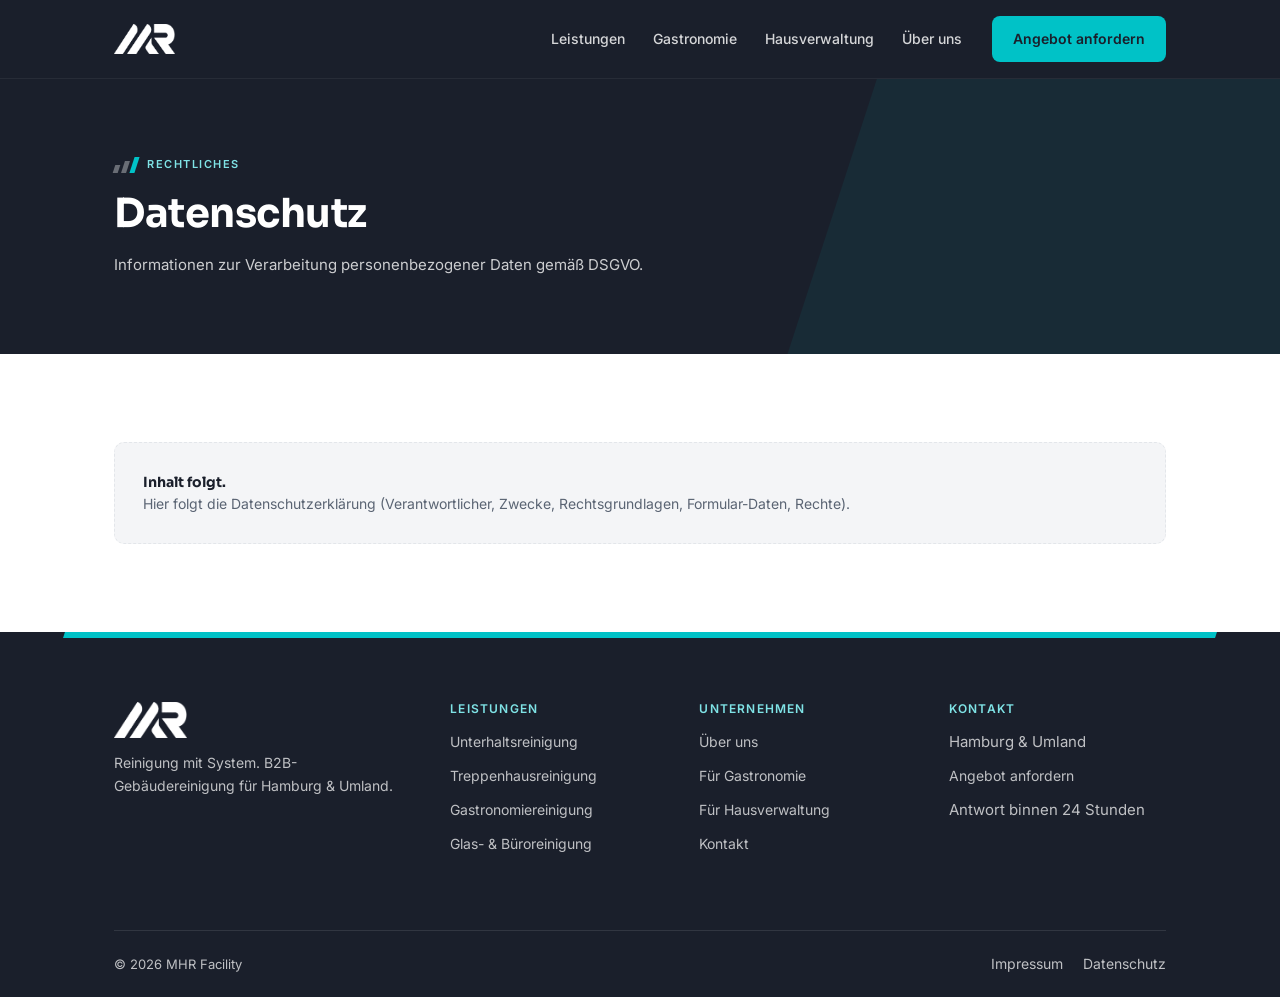
==== datenschutz.html @ c147b9b3 "feat: MHR Facility Website-Grundgeruest (Startseite, Unterseiten, Logo, Animationen) - Statische Mul" ====
<!DOCTYPE html>
<html lang="de">
<head>
  <meta charset="UTF-8" />
  <meta name="viewport" content="width=device-width, initial-scale=1.0" />
  <script>document.documentElement.classList.add('js');</script>
  <title>Datenschutz | MHR Facility</title>
  <meta name="description" content="Informationen zur Verarbeitung personenbezogener Daten gemäß DSGVO." />
  <link rel="canonical" href="https://www.mhr-facility.de/" />
  <link rel="icon" href="favicon.svg" type="image/svg+xml" />
  <link rel="preconnect" href="https://fonts.googleapis.com" />
  <link rel="preconnect" href="https://fonts.gstatic.com" crossorigin />
  <link href="https://fonts.googleapis.com/css2?family=Inter:wght@400;500;600;700&family=Sora:wght@600;700;800&display=swap" rel="stylesheet" />
  <link rel="stylesheet" href="assets/css/styles.css" />
</head>
<body>

  <a class="skip-link" href="#main">Zum Inhalt springen</a>
  <header class="site-header">
    <div class="container site-header__inner">
      <a class="brand" href="index.html" aria-label="MHR Facility — Startseite">
        <img src="assets/logo/mhr-logo-white.png" alt="MHR Facility" class="brand-logo" />
      </a>
      <button class="nav-toggle" aria-expanded="false" aria-controls="primary-nav" aria-label="Menü öffnen">
        <span class="nav-toggle__bars" aria-hidden="true"></span>
      </button>
      <nav class="nav" id="primary-nav" aria-label="Hauptnavigation">
        <ul class="nav__list">
          <li><a href="leistungen.html">Leistungen</a></li>
          <li><a href="gastronomiereinigung.html">Gastronomie</a></li>
          <li><a href="treppenhausreinigung.html">Hausverwaltung</a></li>
          <li><a href="ueber-uns.html">Über uns</a></li>
        </ul>
        <a href="kontakt.html" class="btn btn--primary header-cta">Angebot anfordern</a>
      </nav>
    </div>
  </header>
  <main id="main">

    <section class="page-header" aria-labelledby="page-title">
      <span class="page-header__skew" aria-hidden="true"></span>
      <div class="container page-header__inner">
        <p class="eyebrow eyebrow--on-dark"><span class="bars" aria-hidden="true"><span></span><span></span><span></span></span> Rechtliches</p>
        <h1 id="page-title">Datenschutz</h1>
        <p class="page-header__sub">Informationen zur Verarbeitung personenbezogener Daten gemäß DSGVO.</p>
      </div>
    </section>

    <section class="section">
      <div class="container">
        <div class="placeholder"><strong>Inhalt folgt.</strong><br />Hier folgt die Datenschutzerklärung (Verantwortlicher, Zwecke, Rechtsgrundlagen, Formular-Daten, Rechte).</div>
      </div>
    </section>
  </main>

  <footer class="site-footer">
    <div class="site-footer__accent" aria-hidden="true"></div>
    <div class="container">
      <div class="site-footer__top">
        <div class="site-footer__brandcol">
          <a class="brand" href="index.html" aria-label="MHR Facility — Startseite">
            <img src="assets/logo/mhr-logo-white.png" alt="MHR Facility" class="brand-logo" />
          </a>
          <p class="site-footer__claim">Reinigung mit System. B2B-Gebäudereinigung für Hamburg &amp; Umland.</p>
        </div>
        <div>
          <h2>Leistungen</h2>
          <ul>
            <li><a href="leistungen.html">Unterhaltsreinigung</a></li>
            <li><a href="treppenhausreinigung.html">Treppenhausreinigung</a></li>
            <li><a href="gastronomiereinigung.html">Gastronomiereinigung</a></li>
            <li><a href="leistungen.html">Glas- &amp; Büroreinigung</a></li>
          </ul>
        </div>
        <div>
          <h2>Unternehmen</h2>
          <ul>
            <li><a href="ueber-uns.html">Über uns</a></li>
            <li><a href="gastronomiereinigung.html">Für Gastronomie</a></li>
            <li><a href="treppenhausreinigung.html">Für Hausverwaltung</a></li>
            <li><a href="kontakt.html">Kontakt</a></li>
          </ul>
        </div>
        <div>
          <h2>Kontakt</h2>
          <ul>
            <li>Hamburg &amp; Umland</li>
            <li><a href="kontakt.html">Angebot anfordern</a></li>
            <li>Antwort binnen 24 Stunden</li>
          </ul>
        </div>
      </div>
      <div class="site-footer__bottom">
        <span>© 2026 MHR Facility</span>
        <nav aria-label="Rechtliches">
          <a href="impressum.html">Impressum</a>
          <a href="datenschutz.html">Datenschutz</a>
        </nav>
      </div>
    </div>
  </footer>
  <script src="assets/js/main.js" defer></script>
</body>
</html>
---- assets/css/styles.css ----
/* =====================================================================
   MHR Facility — Basis-Stylesheet
   Design-Tokens + globale Bausteine (Header, Footer, Buttons, Hero, Seiten)
   Schriften: Sora (Headlines/Zahlen) · Inter (Text/UI)
   ===================================================================== */

:root {
  /* Palette A (Brand-Tokens — unverändert) */
  --anthracite: #1A1F2B; /* Basis dunkel, Text, Hero, Footer */
  --graphite:   #2D3748; /* Sekundär, Karten auf Dunkel */
  --cyan:       #00C2C7; /* Akzent, Buttons, CTA (Flächen mit dunklem Text) */
  --cyan-light: #7FE3E6; /* Akzent/Hervorhebung auf Dunkel */
  --cyan-deep:  #0a8a8e; /* Brand-Variante für Akzente/Größe auf Hell */
  --grey:       #F4F5F7; /* helle Flächen, Sektionen, Karten */
  --white:      #FFFFFF; /* Grundfläche, max. Lesbarkeit */

  /* Abgeleitete Tokens */
  --cyan-text:  #0a7478; /* AA-konform: Text/Links/Labels/Fokus auf Hell (>=4.5:1 auf Weiß & Grau) */
  --ink-soft:   #5a6473; /* gedämpfter Text auf Hell */
  --line:       #e3e6ea; /* Trennlinien auf Hell */

  --skew: -18deg;        /* Schrägwinkel — immer −18° */

  --header-h: 76px;      /* reale Headerhöhe (Padding 2×16 + 44px Toggle) */
  --container: 1180px;
  --radius: 10px;
  --shadow-soft: 0 10px 30px rgba(26, 31, 43, 0.08);
}

/* ------------------------------ Reset ------------------------------ */
*, *::before, *::after { box-sizing: border-box; }
* { margin: 0; padding: 0; }

html { scroll-behavior: smooth; -webkit-text-size-adjust: 100%; }

body {
  font-family: 'Inter', system-ui, -apple-system, sans-serif;
  color: var(--anthracite);
  background: var(--white);
  line-height: 1.6;
  font-size: 15px;
  -webkit-font-smoothing: antialiased;
  text-rendering: optimizeLegibility;
}

img { max-width: 100%; display: block; }

h1, h2, h3 { font-family: 'Sora', sans-serif; line-height: 1.12; }

/* Links: standardmäßig ohne Unterstreichung (Navigation/UI);
   Fließtext-Links im Inhalt werden unten unterstrichen (SC 1.4.1). */
a { color: var(--cyan-text); text-decoration: none; }

:focus-visible {
  /* AA: Fokus-Indikator >=3:1 — cyan-text auf Hell (>=3:1), auf Dunkel via Kontext überschrieben */
  outline: 3px solid var(--cyan-text);
  outline-offset: 3px;
  border-radius: 4px;
}
/* Auf dunklen Sektionen den helleren Cyan-Ton verwenden (Kontrast auf Anthrazit) */
.site-header :focus-visible,
.hero :focus-visible,
.site-footer :focus-visible { outline-color: var(--cyan-light); }

.container {
  width: 100%;
  max-width: var(--container);
  margin-inline: auto;
  padding-inline: clamp(20px, 5vw, 64px);
}

/* Skip-Link für Tastatur-/Screenreader-Nutzer */
.skip-link {
  position: absolute;
  left: 12px;
  top: -60px;
  z-index: 200;
  background: var(--cyan);
  color: var(--anthracite);
  font-weight: 600;
  padding: 10px 16px;
  border-radius: 8px;
  transition: top .18s ease;
}
.skip-link:focus { top: 12px; }

.visually-hidden {
  position: absolute !important;
  width: 1px; height: 1px;
  padding: 0; margin: -1px;
  overflow: hidden; clip: rect(0 0 0 0);
  white-space: nowrap; border: 0;
}

/* ----------------------- Schrägen-Bausteine ----------------------- */
/* Eyebrow / Label mit drei aufsteigenden Balken (dritter in Cyan) */
.eyebrow {
  display: inline-flex;
  align-items: center;
  gap: 10px;
  font-family: 'Inter', sans-serif;
  font-weight: 600;
  font-size: 11px;
  text-transform: uppercase;
  letter-spacing: 1.5px;
}
.eyebrow--on-dark  { color: var(--cyan-light); }
.eyebrow--on-light { color: var(--cyan-text); } /* AA-konform statt cyan-deep */

.bars { display: inline-flex; gap: 4px; align-items: flex-end; }
.bars span { display: block; width: 5px; transform: skewX(var(--skew)); }
.eyebrow--on-dark  .bars span { background: rgba(255, 255, 255, 0.35); }
.eyebrow--on-light .bars span { background: rgba(26, 31, 43, 0.22); }
.bars span:nth-child(1) { height: 8px; }
.bars span:nth-child(2) { height: 12px; }
.bars span:nth-child(3) { height: 16px; background: var(--cyan) !important; }

/* ------------------------------ Buttons ------------------------------ */
.btn {
  display: inline-flex;
  align-items: center;
  gap: 10px;
  font-family: 'Inter', sans-serif;
  font-weight: 600;
  font-size: 15px;
  padding: 15px 26px;
  border-radius: 8px;
  text-decoration: none;
  border: 1px solid transparent;
  cursor: pointer;
  transition: transform .15s ease, background .15s ease, border-color .15s ease, color .15s ease;
}
.btn:hover { transform: translateY(-2px); }
.btn .arrow { font-size: 16px; line-height: 1; }

.btn--primary { background: var(--cyan); color: var(--anthracite); }
.btn--primary:hover { background: var(--cyan-light); }

.btn--ghost { background: transparent; color: var(--white); border-color: rgba(255, 255, 255, 0.25); }
.btn--ghost:hover { border-color: var(--cyan); color: var(--cyan-light); }

/* Sekundärer Button auf hellem Grund */
.btn--outline-dark { background: transparent; color: var(--anthracite); border-color: rgba(26,31,43,0.25); }
.btn--outline-dark:hover { border-color: var(--cyan-text); color: var(--cyan-text); }

/* --------------------------- Logo-Platzhalter --------------------------- */
/* LOGO folgt — bis dahin Markenschriftzug (Sora 700). Zentral hier halten,
   später durch <img>/<svg> ersetzen. Identisch in Header & Footer. */
.brand {
  display: inline-flex;
  align-items: baseline;
  font-family: 'Sora', sans-serif;
  font-weight: 700;
  font-size: 20px;
  letter-spacing: -0.3px;
  color: var(--white);
  text-decoration: none;
}
.brand .brand__f { color: var(--cyan); margin-left: 6px; }

/* ------------------------------ Header ------------------------------ */
.site-header {
  position: sticky;
  top: 0;
  z-index: 100;
  background: var(--anthracite);
  border-bottom: 1px solid rgba(255, 255, 255, 0.06);
}
.site-header__inner {
  display: flex;
  align-items: center;
  justify-content: space-between;
  gap: 24px;
  min-height: var(--header-h);
  padding-block: 16px;
}
.nav { display: flex; align-items: center; gap: 30px; }
.nav__list { display: flex; gap: 28px; list-style: none; }
.nav__list a {
  color: rgba(255, 255, 255, 0.82);
  font-size: 14px;
  font-weight: 500;
}
.nav__list a:hover,
.nav__list a[aria-current="page"] { color: var(--cyan-light); }
.header-cta { padding: 11px 20px; font-size: 14px; }

/* Mobiles Menü */
.nav-toggle {
  display: none;
  background: transparent;
  border: 1px solid rgba(255, 255, 255, 0.2);
  border-radius: 8px;
  width: 44px;
  height: 44px;
  cursor: pointer;
  align-items: center;
  justify-content: center;
}
.nav-toggle__bars,
.nav-toggle__bars::before,
.nav-toggle__bars::after {
  content: "";
  display: block;
  width: 20px;
  height: 2px;
  background: var(--white);
  transition: transform .2s ease, opacity .2s ease;
}
.nav-toggle__bars { position: relative; }
.nav-toggle__bars::before { position: absolute; top: -6px; }
.nav-toggle__bars::after  { position: absolute; top: 6px; }
.nav-toggle[aria-expanded="true"] .nav-toggle__bars { background: transparent; }
.nav-toggle[aria-expanded="true"] .nav-toggle__bars::before { top: 0; transform: rotate(45deg); }
.nav-toggle[aria-expanded="true"] .nav-toggle__bars::after  { top: 0; transform: rotate(-45deg); }

@media (max-width: 880px) {
  .nav-toggle { display: inline-flex; }
  .nav {
    position: absolute;
    top: 100%;            /* exakt unter dem Header — unabhängig von der Höhe */
    left: 0;
    right: 0;
    flex-direction: column;
    align-items: stretch;
    gap: 0;
    background: var(--anthracite);
    border-bottom: 1px solid rgba(255, 255, 255, 0.08);
    padding: 8px clamp(20px, 5vw, 64px) 24px;
    max-height: calc(100dvh - var(--header-h));
    overflow-y: auto;
    -webkit-overflow-scrolling: touch;
    transform: translateY(-12px);
    opacity: 0;
    visibility: hidden;   /* entfernt fokussierbare Kinder im geschlossenen Zustand */
    pointer-events: none;
    transition: transform .2s ease, opacity .2s ease, visibility .2s ease;
  }
  .nav[data-open="true"] {
    transform: translateY(0);
    opacity: 1;
    visibility: visible;
    pointer-events: auto;
  }
  .nav__list { flex-direction: column; gap: 4px; }
  .nav__list a { display: block; padding: 12px 0; border-bottom: 1px solid rgba(255,255,255,0.06); }
  .header-cta { margin-top: 14px; justify-content: center; }
}

/* ------------------------------ Hero (Variante A) ------------------------------ */
.hero { position: relative; background: var(--anthracite); overflow: hidden; }
.hero__skew,
.hero__skew2 { position: absolute; pointer-events: none; transform: skewX(var(--skew)); }
.hero__skew {
  top: -10%; right: -12%; width: 60%; height: 130%;
  background: linear-gradient(135deg, rgba(0, 194, 199, 0.10), rgba(0, 194, 199, 0));
}
.hero__skew2 {
  bottom: -20%; left: -8%; width: 38%; height: 90%;
  background: rgba(127, 227, 230, 0.04);
}
.hero__inner {
  position: relative; z-index: 2; text-align: center;
  padding-block: clamp(60px, 9vw, 120px) clamp(50px, 7vw, 96px);
}
.hero .eyebrow { justify-content: center; margin-bottom: 24px; }

.hero__title {
  font-weight: 700;
  letter-spacing: -0.5px;
  color: var(--white);
  font-size: clamp(34px, 5.2vw, 46px); /* Skala: ~34–46px */
  max-width: 800px;
  margin-inline: auto;
}
.hero__title .accent { color: var(--cyan); }
/* Keyword-Kicker innerhalb der H1 (SEO im H1, Claim bleibt dominant) */
.hero__title-kicker {
  display: block;
  font-family: 'Sora', sans-serif;
  font-weight: 600;
  font-size: clamp(15px, 2.2vw, 19px);
  letter-spacing: 0;
  color: var(--cyan-light);
  margin-bottom: 12px;
}

.hero__sub {
  color: rgba(255, 255, 255, 0.78);
  font-size: 17px;
  max-width: 560px;
  margin: 20px auto 0;
}
.hero__cta {
  display: flex; flex-wrap: wrap; gap: 14px;
  justify-content: center; margin-top: 34px;
}
.hero__trust {
  display: flex; flex-wrap: wrap; gap: 28px;
  justify-content: center; margin-top: 44px; padding-top: 26px;
  border-top: 1px solid rgba(255, 255, 255, 0.12); list-style: none;
}
.hero__trust li {
  display: flex; align-items: center; gap: 10px;
  font-size: 13.5px; font-weight: 500; color: rgba(255, 255, 255, 0.78);
}
.hero__trust svg { width: 18px; height: 18px; stroke: var(--cyan); flex: none; }

/* ------------------- Seiten-Header (Unterseiten) ------------------- */
.page-header { position: relative; background: var(--anthracite); overflow: hidden; }
.page-header__skew {
  position: absolute; top: -20%; right: -10%; width: 45%; height: 140%;
  background: rgba(0, 194, 199, 0.07); transform: skewX(var(--skew)); pointer-events: none;
}
.page-header__inner { position: relative; z-index: 2; padding-block: clamp(48px, 6vw, 80px); }
.page-header .eyebrow { margin-bottom: 18px; }
.page-header h1 {
  color: var(--white); font-weight: 700; letter-spacing: -0.5px;
  font-size: clamp(28px, 4vw, 40px); max-width: 760px;
}
.page-header h1 .accent { color: var(--cyan); }
.page-header__sub { color: rgba(255,255,255,0.78); max-width: 600px; margin-top: 16px; }

/* ------------------------------ Sektionen ------------------------------ */
.section { padding-block: clamp(48px, 7vw, 88px); }
.section--grey { background: var(--grey); }
.section--dark { background: var(--anthracite); color: var(--white); }
.section__eyebrow { margin-bottom: 14px; }
.section__title { font-weight: 700; font-size: clamp(25px, 3.2vw, 28px); letter-spacing: -0.3px; }
.section--dark .section__title { color: var(--white); }
.section__lead { color: var(--ink-soft); max-width: 620px; margin-top: 12px; }
.section--dark .section__lead { color: rgba(255,255,255,0.78); }

/* Fließtext-Links im Inhalt: unterstrichen (nicht nur über Farbe erkennbar) */
.prose a { text-decoration: underline; text-underline-offset: 2px; }

/* Platzhalter-Block für noch zu füllende Inhalte (Struktur-Layer) */
.placeholder {
  border: 1px dashed var(--line);
  border-radius: var(--radius);
  background: var(--grey);
  color: var(--ink-soft);
  padding: 28px;
  font-size: 14px;
}
.placeholder strong { color: var(--anthracite); font-family: 'Sora', sans-serif; }

/* ------------------------------ Formular (schlank) ------------------------------ */
.form { max-width: 640px; }
.form__row { margin-bottom: 18px; }
.form__row--split { display: grid; grid-template-columns: 1fr 1fr; gap: 16px; }
@media (max-width: 560px) { .form__row--split { grid-template-columns: 1fr; } }
.form label { display: block; font-weight: 600; font-size: 14px; margin-bottom: 6px; }
.form .req { color: var(--cyan-text); }
.form input,
.form select,
.form textarea {
  width: 100%;
  font: inherit;
  color: var(--anthracite);
  background: var(--white);
  border: 1px solid var(--line);
  border-radius: 8px;
  padding: 12px 14px;
}
.form input:focus,
.form select:focus,
.form textarea:focus { border-color: var(--cyan-text); outline: 2px solid var(--cyan-text); outline-offset: 1px; }
.form textarea { min-height: 130px; resize: vertical; }
.form__hint { font-size: 13px; color: var(--ink-soft); margin-top: 8px; }

/* ------------------------------ Footer ------------------------------ */
.site-footer { background: var(--anthracite); color: rgba(255,255,255,0.72); }
/* Schrägen-Akzentkante oben am Footer */
.site-footer__accent {
  height: 6px;
  background: var(--cyan);
  transform: skewX(var(--skew));
  transform-origin: left;
  margin-inline: clamp(20px, 5vw, 64px);
}
.site-footer__top {
  display: grid;
  grid-template-columns: 1.4fr 1fr 1fr 1fr;
  gap: 32px;
  padding-block: clamp(40px, 5vw, 64px);
}
.site-footer__brandcol .brand { font-size: 22px; margin-bottom: 14px; }
.site-footer__claim { font-size: 14px; max-width: 280px; }
.site-footer h2 {
  font-family: 'Inter', sans-serif; font-weight: 600; font-size: 12px;
  text-transform: uppercase; letter-spacing: 1.2px; color: var(--cyan-light);
  margin-bottom: 14px;
}
.site-footer ul { list-style: none; }
.site-footer li { margin-bottom: 10px; }
.site-footer a { color: rgba(255,255,255,0.72); font-size: 14px; }
.site-footer a:hover { color: var(--cyan-light); }
.site-footer__bottom {
  display: flex; flex-wrap: wrap; gap: 12px 24px; align-items: center;
  justify-content: space-between;
  padding-block: 22px;
  border-top: 1px solid rgba(255,255,255,0.10);
  font-size: 13px;
}
.site-footer__bottom nav { display: flex; gap: 20px; flex-wrap: wrap; }
@media (max-width: 820px) {
  .site-footer__top { grid-template-columns: 1fr 1fr; }
}
@media (max-width: 520px) {
  .site-footer__top { grid-template-columns: 1fr; gap: 24px; }
}

/* ------------------------------ Logo (Maske) ------------------------------ */
/* Einfarb-Logo zuverlässig einfärben: die PNG-Alpha dient als Maske, die
   background-color bestimmt die Farbe (weiß auf Dunkel). Zentral steuerbar —
   für eine Cyan-Variante einfach background-color: var(--cyan). */
.brand-logo { display: block; height: 30px; width: auto; }
.site-footer .brand-logo { height: 36px; }

/* ------------------------------ Layout-Helfer ------------------------------ */
.grid { display: grid; gap: 22px; }
.section__head { max-width: 720px; margin-bottom: 36px; }
.section--center .section__head { margin-inline: auto; text-align: center; }
.section--center .section__head .eyebrow { justify-content: center; }

/* Linien-Icons (dünn, Outline — Lucide-Stil) */
.ico { width: 26px; height: 26px; stroke-width: 1.6; fill: none; }
.ico--accent { stroke: var(--cyan-deep); }
.section--dark .ico--accent { stroke: var(--cyan); }

/* ------------------------------ Value-Cards (Warum MHR) ------------------------------ */
.value-grid { grid-template-columns: repeat(4, 1fr); }
@media (max-width: 900px) { .value-grid { grid-template-columns: 1fr 1fr; } }
@media (max-width: 520px) { .value-grid { grid-template-columns: 1fr; } }
.value-card { padding: 4px; }
.value-card .ico { margin-bottom: 14px; stroke: var(--cyan); }
.value-card h3 { font-size: 17px; font-weight: 600; margin-bottom: 8px; color: var(--white); }
.value-card p { font-size: 14px; color: rgba(255,255,255,0.72); }

/* ------------------------------ Leistungen (Service-Cards) ------------------------------ */
.service-grid { grid-template-columns: repeat(3, 1fr); }
@media (max-width: 860px) { .service-grid { grid-template-columns: 1fr 1fr; } }
@media (max-width: 560px) { .service-grid { grid-template-columns: 1fr; } }
.service-card {
  background: var(--white);
  border: 1px solid var(--line);
  border-radius: var(--radius);
  padding: 26px 24px;
  transition: border-color .15s ease, transform .15s ease, box-shadow .15s ease;
}
.service-card:hover { border-color: var(--cyan); transform: translateY(-3px); box-shadow: var(--shadow-soft); }
.service-card .ico { stroke: var(--cyan-deep); margin-bottom: 14px; }
.service-card h3 { font-size: 18px; font-weight: 600; margin-bottom: 8px; }
.service-card p { font-size: 14px; color: var(--ink-soft); }

/* ------------------------------ Zielgruppen-Karten ------------------------------ */
.target-grid { grid-template-columns: 1fr 1fr; }
@media (max-width: 760px) { .target-grid { grid-template-columns: 1fr; } }
.target-card {
  position: relative;
  display: flex; flex-direction: column; gap: 12px;
  background: var(--graphite);
  border: 1px solid rgba(255,255,255,0.08);
  border-radius: 14px;
  padding: 32px 30px;
  text-decoration: none;
  overflow: hidden;
  transition: border-color .15s ease, transform .15s ease;
}
.target-card:hover { border-color: var(--cyan); transform: translateY(-3px); }
.target-card__bar { width: 34px; height: 4px; background: var(--cyan); transform: skewX(var(--skew)); }
.target-card h3 { font-size: 20px; font-weight: 600; color: var(--white); }
.target-card p { font-size: 14.5px; color: rgba(255,255,255,0.72); }
.target-card .more {
  margin-top: auto; padding-top: 8px; color: var(--cyan-light);
  font-size: 14px; font-weight: 600; display: inline-flex; align-items: center; gap: 8px;
}

/* ------------------------------ App-Teaser ------------------------------ */
.app-teaser { display: grid; grid-template-columns: 1.05fr 0.95fr; gap: 48px; align-items: center; }
@media (max-width: 820px) { .app-teaser { grid-template-columns: 1fr; gap: 32px; } }
.app-teaser__list { list-style: none; margin-top: 22px; display: grid; gap: 14px; }
.app-teaser__list li { display: flex; gap: 12px; align-items: flex-start; font-size: 15px; color: rgba(255,255,255,0.82); }
.app-teaser__list .ico { stroke: var(--cyan); flex: none; width: 22px; height: 22px; margin-top: 1px; }
/* Browser-Mockup-Platzhalter (App-Vorschau) */
.app-mock {
  background: var(--graphite);
  border: 1px solid rgba(255,255,255,0.10);
  border-radius: 14px;
  padding: 16px;
  box-shadow: var(--shadow-soft);
}
.app-mock__bar { display: flex; gap: 6px; margin-bottom: 14px; }
.app-mock__bar span { width: 10px; height: 10px; border-radius: 50%; background: rgba(255,255,255,0.18); }
.app-mock__row { display: flex; align-items: center; gap: 12px; padding: 14px 0; border-bottom: 1px solid rgba(255,255,255,0.08); }
.app-mock__row:last-child { border-bottom: 0; }
.app-mock__check { width: 22px; height: 22px; border-radius: 6px; background: rgba(0,194,199,0.16); display: grid; place-items: center; flex: none; }
.app-mock__check .ico { width: 14px; height: 14px; stroke: var(--cyan-light); }
.app-mock__line { height: 9px; border-radius: 5px; background: rgba(255,255,255,0.14); }

/* ------------------------------ CTA-Band ------------------------------ */
.cta-band { background: var(--anthracite); position: relative; overflow: hidden; }
.cta-band__skew { position: absolute; inset: 0 -20% 0 auto; width: 40%; background: rgba(0,194,199,0.07); transform: skewX(var(--skew)); pointer-events: none; }
.cta-band__inner { position: relative; z-index: 2; display: flex; flex-wrap: wrap; gap: 24px; align-items: center; justify-content: space-between; padding-block: clamp(40px, 5vw, 64px); }
.cta-band h2 { color: var(--white); font-size: clamp(24px, 3vw, 30px); max-width: 620px; }
.cta-band h2 .accent { color: var(--cyan); }
.cta-band p { color: rgba(255,255,255,0.72); margin-top: 8px; font-size: 15px; }

/* ------------------------------ Schräg-Übergänge (Sektionstrenner) ------------------------------ */
/* Diagonaler Übergang im Schrägen-Stil statt flacher Kante — fließender Farbwechsel.
   Flacher Winkel (Vollbreite), dezent; das steile −18° bleibt den kleinen Akzenten/Balken. */
.sdivider { height: clamp(40px, 5vw, 72px); }
.sdivider--dark-light { background: linear-gradient(to bottom, var(--anthracite), var(--white)); }
.sdivider--grey-dark  { background: linear-gradient(to bottom, var(--grey), var(--anthracite)); }
.sdivider--white-grey { background: linear-gradient(to bottom, var(--white), var(--grey)); }
.sdivider--accent { /* Akzent entfällt in der weichen Variante */ }

/* ------------------------------ Scroll-Reveal-Animationen ------------------------------ */
/* JS setzt .will-reveal erst, wenn aktiv — ohne JS bleibt alles sichtbar. */
.will-reveal {
  opacity: 0;
  transform: translateY(22px);
  transition: opacity .6s cubic-bezier(.2,.6,.2,1), transform .6s cubic-bezier(.2,.6,.2,1);
  will-change: opacity, transform;
}
.will-reveal.in { opacity: 1; transform: none; }

/* Hero-Eingangsanimation (gestaffelt) — läuft mit JS sichtbar an */
.js .hero .eyebrow   { animation: heroIn .7s .05s both; }
.js .hero__title     { animation: heroIn .7s .18s both; }
.js .hero__sub       { animation: heroIn .7s .30s both; }
.js .hero__cta       { animation: heroIn .7s .42s both; }
.js .hero__trust     { animation: heroIn .7s .54s both; }
.js .page-header__inner > * { animation: heroIn .6s both; }
.js .page-header__inner > *:nth-child(2) { animation-delay: .12s; }
.js .page-header__inner > *:nth-child(3) { animation-delay: .24s; }
@keyframes heroIn {
  from { opacity: 0; transform: translateY(18px); }
  to   { opacity: 1; transform: none; }
}
@keyframes heroFade { from { opacity: 0; } to { opacity: 1; } }

/* --------------------------- Reduced Motion --------------------------- */
/* Reduced-Motion: sanftes Einblenden statt großem Versatz (Motion reduziert, nicht entfernt) */
@media (prefers-reduced-motion: reduce) {
  html { scroll-behavior: auto; }
  .will-reveal { transform: none; }
  .js .hero .eyebrow, .js .hero__title, .js .hero__sub, .js .hero__cta, .js .hero__trust,
  .js .page-header__inner > * { animation-name: heroFade; }
}
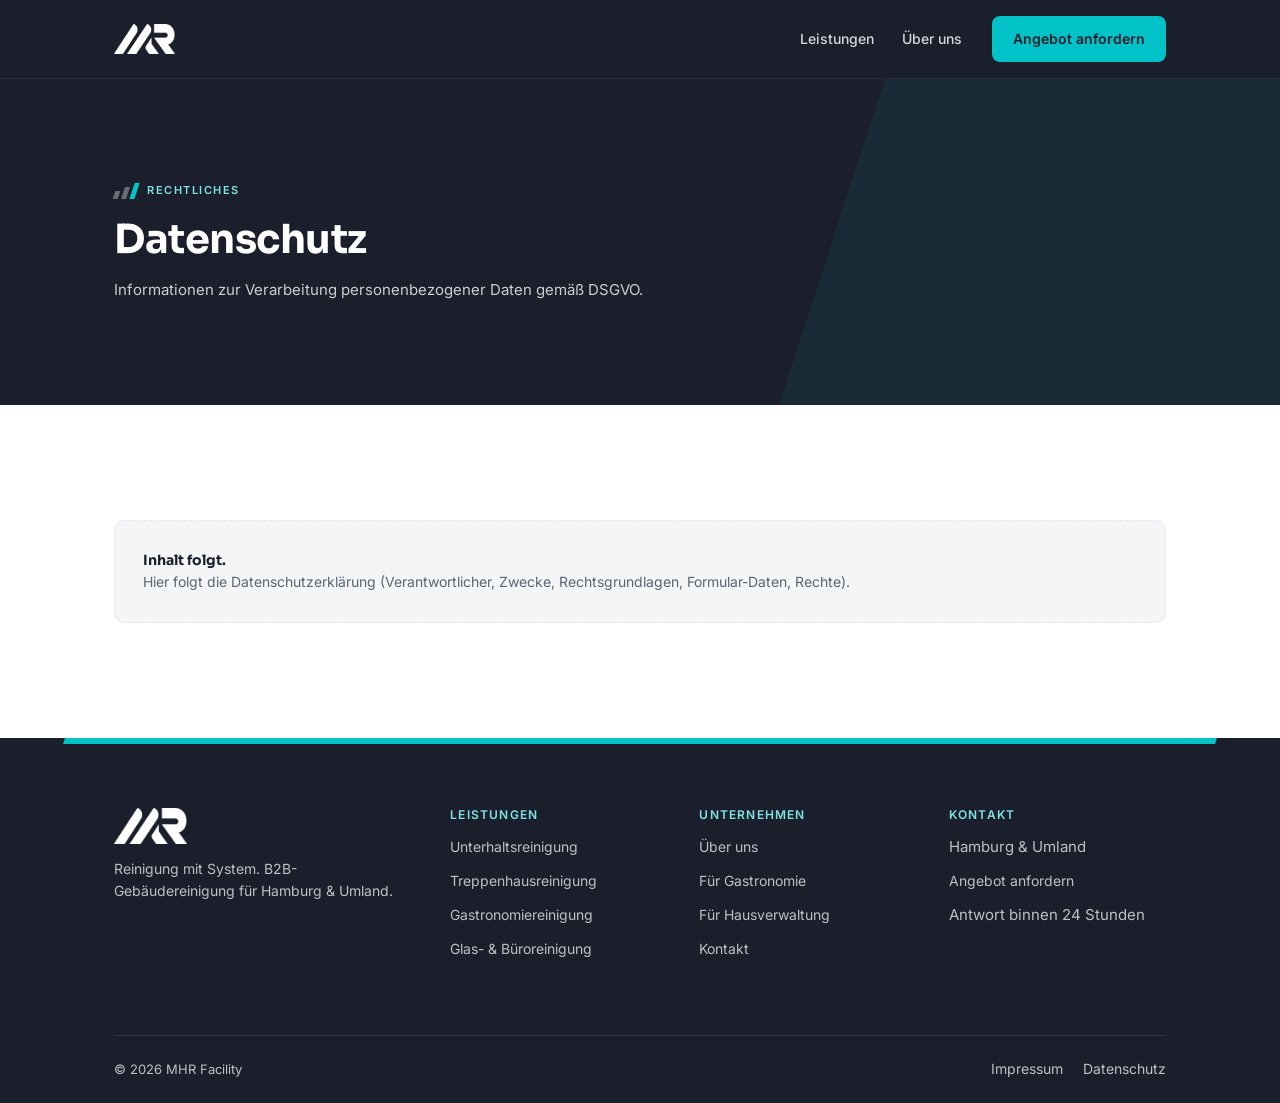
==== commit 7d001ad8: "nav: Header auf Leistungen und Über uns reduziert (Gastro/Hausverwaltung raus) Co-Authored-By: Claud" ====
--- a/datenschutz.html
+++ b/datenschutz.html
@@ -27,8 +27,6 @@
       <nav class="nav" id="primary-nav" aria-label="Hauptnavigation">
         <ul class="nav__list">
           <li><a href="leistungen.html">Leistungen</a></li>
-          <li><a href="gastronomiereinigung.html">Gastronomie</a></li>
-          <li><a href="treppenhausreinigung.html">Hausverwaltung</a></li>
           <li><a href="ueber-uns.html">Über uns</a></li>
         </ul>
         <a href="kontakt.html" class="btn btn--primary header-cta">Angebot anfordern</a>
--- a/assets/css/styles.css
+++ b/assets/css/styles.css
@@ -312,7 +312,7 @@
   position: absolute; top: -20%; right: -10%; width: 45%; height: 140%;
   background: rgba(0, 194, 199, 0.07); transform: skewX(var(--skew)); pointer-events: none;
 }
-.page-header__inner { position: relative; z-index: 2; padding-block: clamp(48px, 6vw, 80px); }
+.page-header__inner { position: relative; z-index: 2; padding-block: clamp(64px, 8vw, 104px); }
 .page-header .eyebrow { margin-bottom: 18px; }
 .page-header h1 {
   color: var(--white); font-weight: 700; letter-spacing: -0.5px;
@@ -322,13 +322,13 @@
 .page-header__sub { color: rgba(255,255,255,0.78); max-width: 600px; margin-top: 16px; }
 
 /* ------------------------------ Sektionen ------------------------------ */
-.section { padding-block: clamp(48px, 7vw, 88px); }
+.section { padding-block: clamp(72px, 9vw, 120px); }
 .section--grey { background: var(--grey); }
 .section--dark { background: var(--anthracite); color: var(--white); }
-.section__eyebrow { margin-bottom: 14px; }
-.section__title { font-weight: 700; font-size: clamp(25px, 3.2vw, 28px); letter-spacing: -0.3px; }
+.section__eyebrow { margin-bottom: 16px; }
+.section__title { font-weight: 700; font-size: clamp(25px, 3.2vw, 28px); line-height: 1.2; letter-spacing: -0.3px; }
 .section--dark .section__title { color: var(--white); }
-.section__lead { color: var(--ink-soft); max-width: 620px; margin-top: 12px; }
+.section__lead { color: var(--ink-soft); font-size: 17px; line-height: 1.65; max-width: 620px; margin-top: 16px; }
 .section--dark .section__lead { color: rgba(255,255,255,0.78); }
 
 /* Fließtext-Links im Inhalt: unterstrichen (nicht nur über Farbe erkennbar) */
@@ -419,8 +419,8 @@
 .site-footer .brand-logo { height: 36px; }
 
 /* ------------------------------ Layout-Helfer ------------------------------ */
-.grid { display: grid; gap: 22px; }
-.section__head { max-width: 720px; margin-bottom: 36px; }
+.grid { display: grid; gap: clamp(20px, 2.4vw, 28px); }
+.section__head { max-width: 720px; margin-bottom: clamp(40px, 5vw, 56px); }
 .section--center .section__head { margin-inline: auto; text-align: center; }
 .section--center .section__head .eyebrow { justify-content: center; }
 
@@ -510,11 +510,30 @@
 /* ------------------------------ Schräg-Übergänge (Sektionstrenner) ------------------------------ */
 /* Diagonaler Übergang im Schrägen-Stil statt flacher Kante — fließender Farbwechsel.
    Flacher Winkel (Vollbreite), dezent; das steile −18° bleibt den kleinen Akzenten/Balken. */
-.sdivider { height: clamp(40px, 5vw, 72px); }
-.sdivider--dark-light { background: linear-gradient(to bottom, var(--anthracite), var(--white)); }
-.sdivider--grey-dark  { background: linear-gradient(to bottom, var(--grey), var(--anthracite)); }
-.sdivider--white-grey { background: linear-gradient(to bottom, var(--white), var(--grey)); }
-.sdivider--accent { /* Akzent entfällt in der weichen Variante */ }
+/* ------------------------------ Brücken-Karte (Sektionsübergang als Signature) ------------------------------ */
+/* Schwebende Karte überbrückt den Übergang dunkel→hell und schafft bewusste Tiefe — kein Strich, kein Verlauf. */
+.bridge-card {
+  width: min(960px, calc(100% - 40px));
+  margin: clamp(-66px, -5vw, -46px) auto;
+  position: relative;
+  z-index: 6;
+  background: var(--white);
+  border: 1px solid var(--line);
+  border-radius: 16px;
+  box-shadow: 0 24px 60px rgba(26, 31, 43, 0.18);
+  padding: clamp(22px, 3vw, 30px) clamp(24px, 4vw, 40px);
+  display: grid;
+  grid-template-columns: repeat(3, 1fr);
+  gap: clamp(18px, 3vw, 34px);
+}
+@media (max-width: 620px) { .bridge-card { grid-template-columns: 1fr; gap: 18px; } }
+.bridge-stat__bar { width: 32px; height: 4px; background: var(--cyan); transform: skewX(var(--skew)); margin-bottom: 12px; }
+.bridge-stat strong { display: block; font-family: 'Sora', sans-serif; font-weight: 700; font-size: clamp(24px, 3vw, 30px); color: var(--anthracite); line-height: 1.05; }
+.bridge-stat span { font-size: 13.5px; color: var(--ink-soft); }
+
+/* Abstände, damit Inhalt die überlappende Karte nicht berührt */
+.section--has-bridge { padding-bottom: clamp(98px, 11vw, 144px); }
+.section--after-bridge { padding-top: clamp(86px, 9vw, 116px); }
 
 /* ------------------------------ Scroll-Reveal-Animationen ------------------------------ */
 /* JS setzt .will-reveal erst, wenn aktiv — ohne JS bleibt alles sichtbar. */
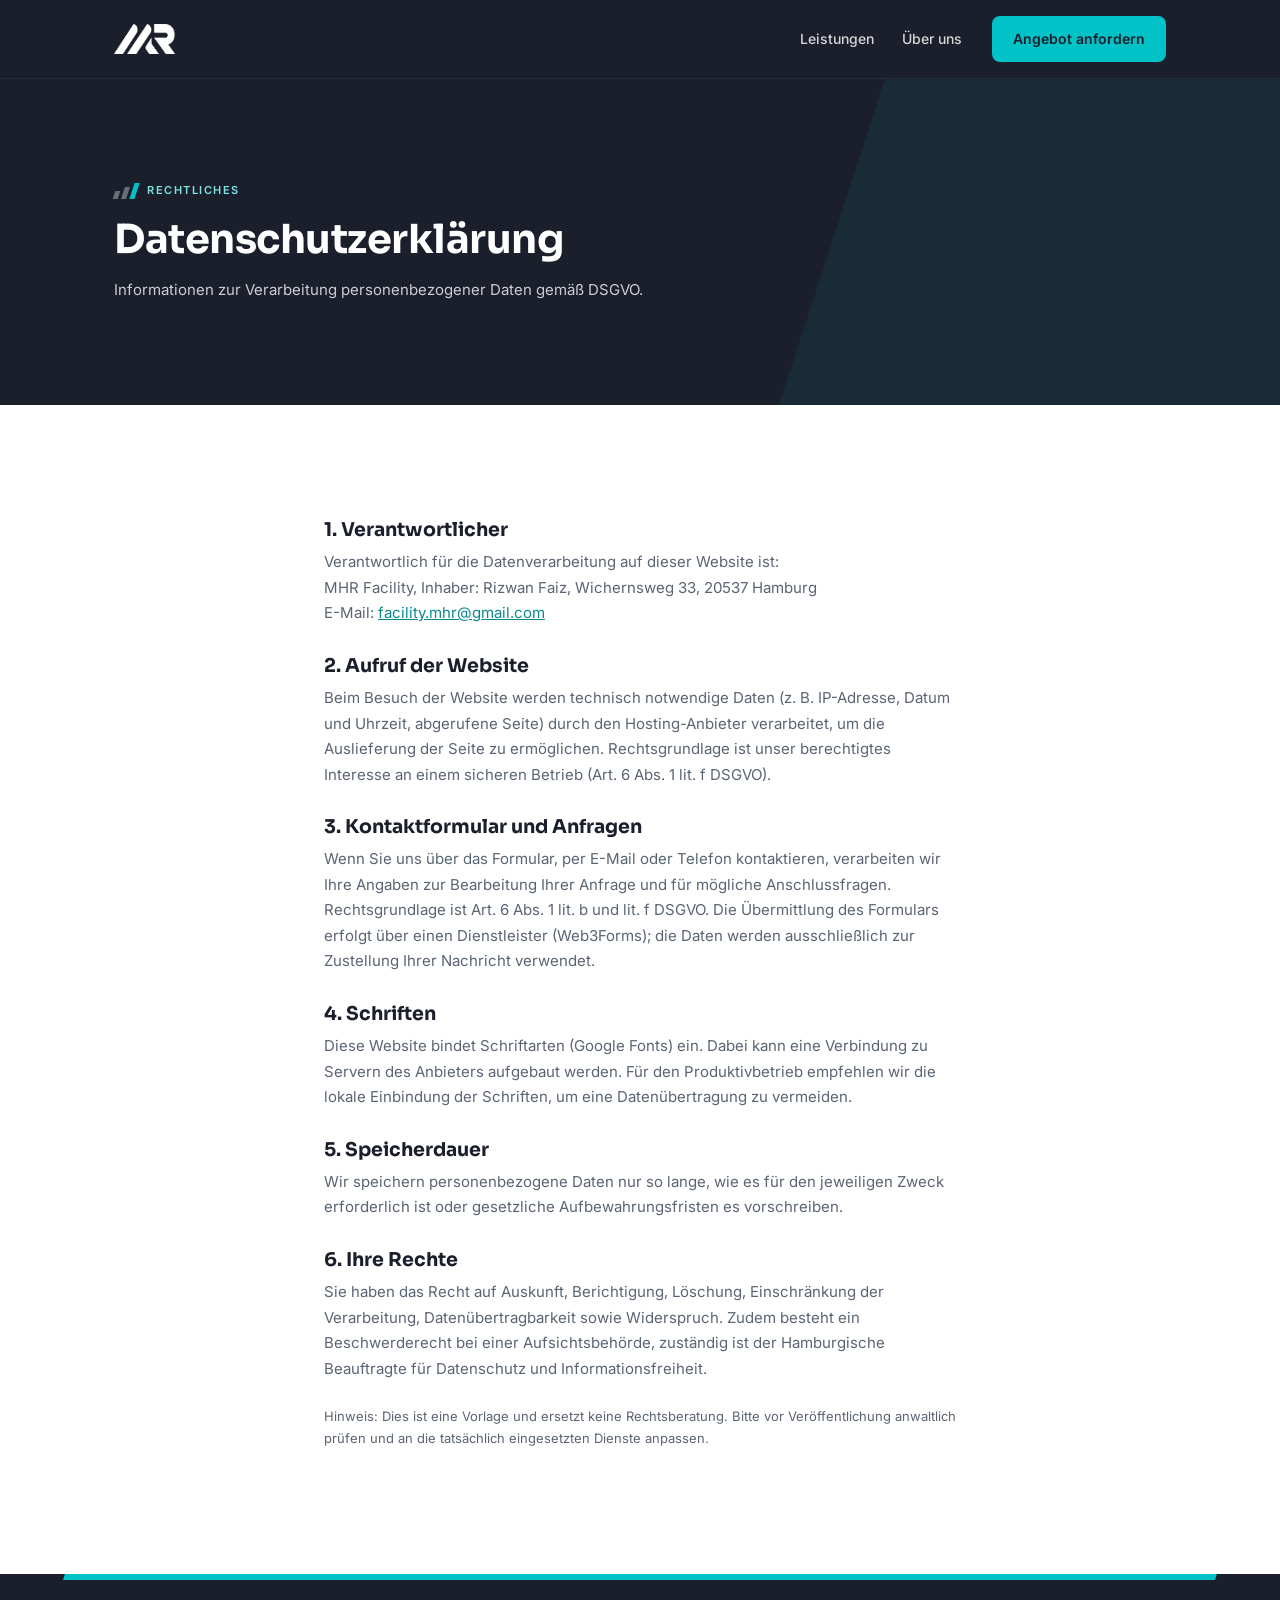
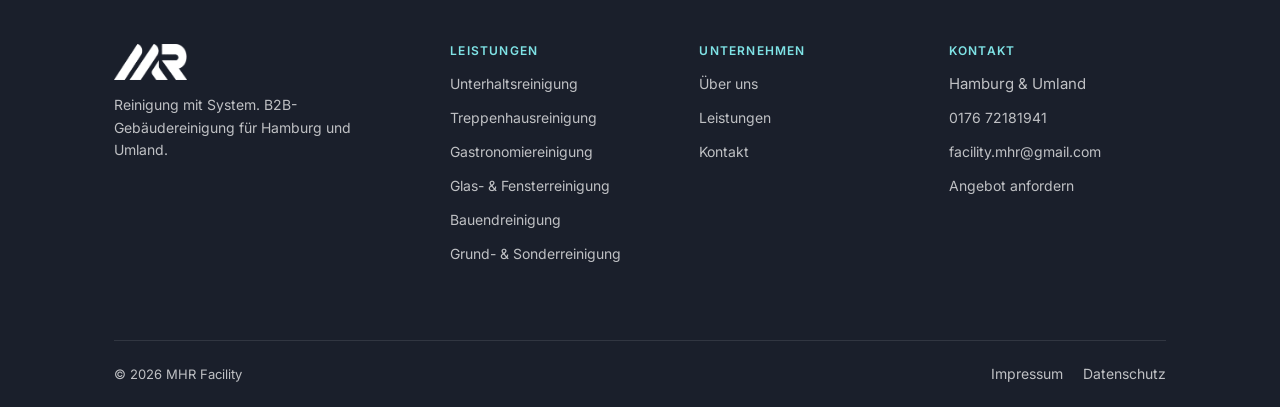
==== commit bff0b767: "content: komplette Unterseiten mit Inhalt + SEO-Keyword-Varianten, Footer verbreitert - Leistungen, " ====
--- a/datenschutz.html
+++ b/datenschutz.html
@@ -5,8 +5,9 @@
   <meta name="viewport" content="width=device-width, initial-scale=1.0" />
   <script>document.documentElement.classList.add('js');</script>
   <title>Datenschutz | MHR Facility</title>
-  <meta name="description" content="Informationen zur Verarbeitung personenbezogener Daten gemäß DSGVO." />
-  <link rel="canonical" href="https://www.mhr-facility.de/" />
+  <meta name="description" content="Datenschutzerklärung der MHR Facility: Informationen zur Verarbeitung personenbezogener Daten gemäß DSGVO." />
+  <meta name="robots" content="index, follow" />
+  <link rel="canonical" href="https://www.mhr-facility.de/datenschutz.html" />
   <link rel="icon" href="favicon.svg" type="image/svg+xml" />
   <link rel="preconnect" href="https://fonts.googleapis.com" />
   <link rel="preconnect" href="https://fonts.gstatic.com" crossorigin />
@@ -18,7 +19,7 @@
   <a class="skip-link" href="#main">Zum Inhalt springen</a>
   <header class="site-header">
     <div class="container site-header__inner">
-      <a class="brand" href="index.html" aria-label="MHR Facility — Startseite">
+      <a class="brand" href="index.html" aria-label="MHR Facility, Startseite">
         <img src="assets/logo/mhr-logo-white.png" alt="MHR Facility" class="brand-logo" />
       </a>
       <button class="nav-toggle" aria-expanded="false" aria-controls="primary-nav" aria-label="Menü öffnen">
@@ -39,14 +40,26 @@
       <span class="page-header__skew" aria-hidden="true"></span>
       <div class="container page-header__inner">
         <p class="eyebrow eyebrow--on-dark"><span class="bars" aria-hidden="true"><span></span><span></span><span></span></span> Rechtliches</p>
-        <h1 id="page-title">Datenschutz</h1>
+        <h1 id="page-title">Datenschutzerklärung</h1>
         <p class="page-header__sub">Informationen zur Verarbeitung personenbezogener Daten gemäß DSGVO.</p>
       </div>
     </section>
 
     <section class="section">
-      <div class="container">
-        <div class="placeholder"><strong>Inhalt folgt.</strong><br />Hier folgt die Datenschutzerklärung (Verantwortlicher, Zwecke, Rechtsgrundlagen, Formular-Daten, Rechte).</div>
+      <div class="container legal reveal">
+        <h2>1. Verantwortlicher</h2>
+        <p>Verantwortlich für die Datenverarbeitung auf dieser Website ist:<br />MHR Facility, Inhaber: Rizwan Faiz, Wichernsweg 33, 20537 Hamburg<br />E-Mail: <a href="mailto:facility.mhr@gmail.com">facility.mhr@gmail.com</a></p>
+        <h2>2. Aufruf der Website</h2>
+        <p>Beim Besuch der Website werden technisch notwendige Daten (z. B. IP-Adresse, Datum und Uhrzeit, abgerufene Seite) durch den Hosting-Anbieter verarbeitet, um die Auslieferung der Seite zu ermöglichen. Rechtsgrundlage ist unser berechtigtes Interesse an einem sicheren Betrieb (Art. 6 Abs. 1 lit. f DSGVO).</p>
+        <h2>3. Kontaktformular und Anfragen</h2>
+        <p>Wenn Sie uns über das Formular, per E-Mail oder Telefon kontaktieren, verarbeiten wir Ihre Angaben zur Bearbeitung Ihrer Anfrage und für mögliche Anschlussfragen. Rechtsgrundlage ist Art. 6 Abs. 1 lit. b und lit. f DSGVO. Die Übermittlung des Formulars erfolgt über einen Dienstleister (Web3Forms); die Daten werden ausschließlich zur Zustellung Ihrer Nachricht verwendet.</p>
+        <h2>4. Schriften</h2>
+        <p>Diese Website bindet Schriftarten (Google Fonts) ein. Dabei kann eine Verbindung zu Servern des Anbieters aufgebaut werden. Für den Produktivbetrieb empfehlen wir die lokale Einbindung der Schriften, um eine Datenübertragung zu vermeiden.</p>
+        <h2>5. Speicherdauer</h2>
+        <p>Wir speichern personenbezogene Daten nur so lange, wie es für den jeweiligen Zweck erforderlich ist oder gesetzliche Aufbewahrungsfristen es vorschreiben.</p>
+        <h2>6. Ihre Rechte</h2>
+        <p>Sie haben das Recht auf Auskunft, Berichtigung, Löschung, Einschränkung der Verarbeitung, Datenübertragbarkeit sowie Widerspruch. Zudem besteht ein Beschwerderecht bei einer Aufsichtsbehörde, zuständig ist der Hamburgische Beauftragte für Datenschutz und Informationsfreiheit.</p>
+        <p style="margin-top:24px;font-size:13px">Hinweis: Dies ist eine Vorlage und ersetzt keine Rechtsberatung. Bitte vor Veröffentlichung anwaltlich prüfen und an die tatsächlich eingesetzten Dienste anpassen.</p>
       </div>
     </section>
   </main>
@@ -56,26 +69,27 @@
     <div class="container">
       <div class="site-footer__top">
         <div class="site-footer__brandcol">
-          <a class="brand" href="index.html" aria-label="MHR Facility — Startseite">
+          <a class="brand" href="index.html" aria-label="MHR Facility, Startseite">
             <img src="assets/logo/mhr-logo-white.png" alt="MHR Facility" class="brand-logo" />
           </a>
-          <p class="site-footer__claim">Reinigung mit System. B2B-Gebäudereinigung für Hamburg &amp; Umland.</p>
+          <p class="site-footer__claim">Reinigung mit System. B2B-Gebäudereinigung für Hamburg und Umland.</p>
         </div>
         <div>
           <h2>Leistungen</h2>
           <ul>
-            <li><a href="leistungen.html">Unterhaltsreinigung</a></li>
+            <li><a href="leistungen.html#unterhaltsreinigung">Unterhaltsreinigung</a></li>
             <li><a href="treppenhausreinigung.html">Treppenhausreinigung</a></li>
             <li><a href="gastronomiereinigung.html">Gastronomiereinigung</a></li>
-            <li><a href="leistungen.html">Glas- &amp; Büroreinigung</a></li>
+            <li><a href="leistungen.html#glasreinigung">Glas- &amp; Fensterreinigung</a></li>
+            <li><a href="leistungen.html#bauendreinigung">Bauendreinigung</a></li>
+            <li><a href="leistungen.html#grundreinigung">Grund- &amp; Sonderreinigung</a></li>
           </ul>
         </div>
         <div>
           <h2>Unternehmen</h2>
           <ul>
             <li><a href="ueber-uns.html">Über uns</a></li>
-            <li><a href="gastronomiereinigung.html">Für Gastronomie</a></li>
-            <li><a href="treppenhausreinigung.html">Für Hausverwaltung</a></li>
+            <li><a href="leistungen.html">Leistungen</a></li>
             <li><a href="kontakt.html">Kontakt</a></li>
           </ul>
         </div>
@@ -83,8 +97,9 @@
           <h2>Kontakt</h2>
           <ul>
             <li>Hamburg &amp; Umland</li>
+            <li><a href="tel:+4917672181941">0176 72181941</a></li>
+            <li><a href="mailto:facility.mhr@gmail.com">facility.mhr@gmail.com</a></li>
             <li><a href="kontakt.html">Angebot anfordern</a></li>
-            <li>Antwort binnen 24 Stunden</li>
           </ul>
         </div>
       </div>
--- a/assets/css/styles.css
+++ b/assets/css/styles.css
@@ -560,6 +560,49 @@
 }
 @keyframes heroFade { from { opacity: 0; } to { opacity: 1; } }
 
+/* ------------------------------ Inhaltsseiten ------------------------------ */
+.prose { max-width: 680px; }
+.prose p { color: var(--ink-soft); margin-bottom: 16px; }
+.prose p:last-child { margin-bottom: 0; }
+.prose strong { color: var(--anthracite); font-weight: 600; }
+.section--dark .prose p { color: rgba(255,255,255,0.80); }
+.section--dark .prose strong { color: #fff; }
+
+.two-col { display: grid; grid-template-columns: 1.1fr 0.9fr; gap: clamp(28px, 5vw, 56px); align-items: start; }
+@media (max-width: 820px) { .two-col { grid-template-columns: 1fr; gap: 28px; } }
+
+.checklist { list-style: none; display: grid; gap: 12px; margin-top: 6px; }
+.checklist li { display: flex; gap: 12px; align-items: flex-start; font-size: 15px; color: var(--ink-soft); }
+.checklist svg { width: 20px; height: 20px; flex: none; stroke: var(--cyan-deep); margin-top: 2px; }
+.section--dark .checklist li { color: rgba(255,255,255,0.82); }
+.section--dark .checklist svg { stroke: var(--cyan); }
+
+/* Ablauf / Schritte */
+.steps { list-style: none; counter-reset: step; display: grid; gap: 18px; max-width: 720px; }
+.steps li { display: grid; grid-template-columns: 42px 1fr; gap: 16px; align-items: start; }
+.steps li::before {
+  counter-increment: step; content: counter(step);
+  font-family: 'Sora', sans-serif; font-weight: 700; font-size: 15px;
+  color: var(--cyan-deep); border: 2px solid var(--cyan); border-radius: 50%;
+  width: 42px; height: 42px; display: grid; place-items: center;
+}
+.steps h3 { font-size: 16px; font-weight: 600; margin-bottom: 2px; }
+.steps p { font-size: 14px; color: var(--ink-soft); }
+
+/* FAQ */
+.faq { max-width: 760px; }
+.faq-item { border-top: 1px solid var(--line); padding: 20px 0; }
+.faq-item:last-child { border-bottom: 1px solid var(--line); }
+.faq-item h3 { font-size: 16px; font-weight: 600; margin-bottom: 8px; }
+.faq-item p { color: var(--ink-soft); font-size: 14.5px; }
+
+/* Rechtstexte (Impressum / Datenschutz) */
+.legal { max-width: 760px; }
+.legal h2 { font-size: 19px; margin: 30px 0 8px; }
+.legal h2:first-of-type { margin-top: 0; }
+.legal p, .legal address { color: var(--ink-soft); font-style: normal; margin-bottom: 10px; line-height: 1.7; }
+.legal a { color: var(--cyan-deep); text-decoration: underline; }
+
 /* --------------------------- Reduced Motion --------------------------- */
 /* Reduced-Motion: sanftes Einblenden statt großem Versatz (Motion reduziert, nicht entfernt) */
 @media (prefers-reduced-motion: reduce) {
